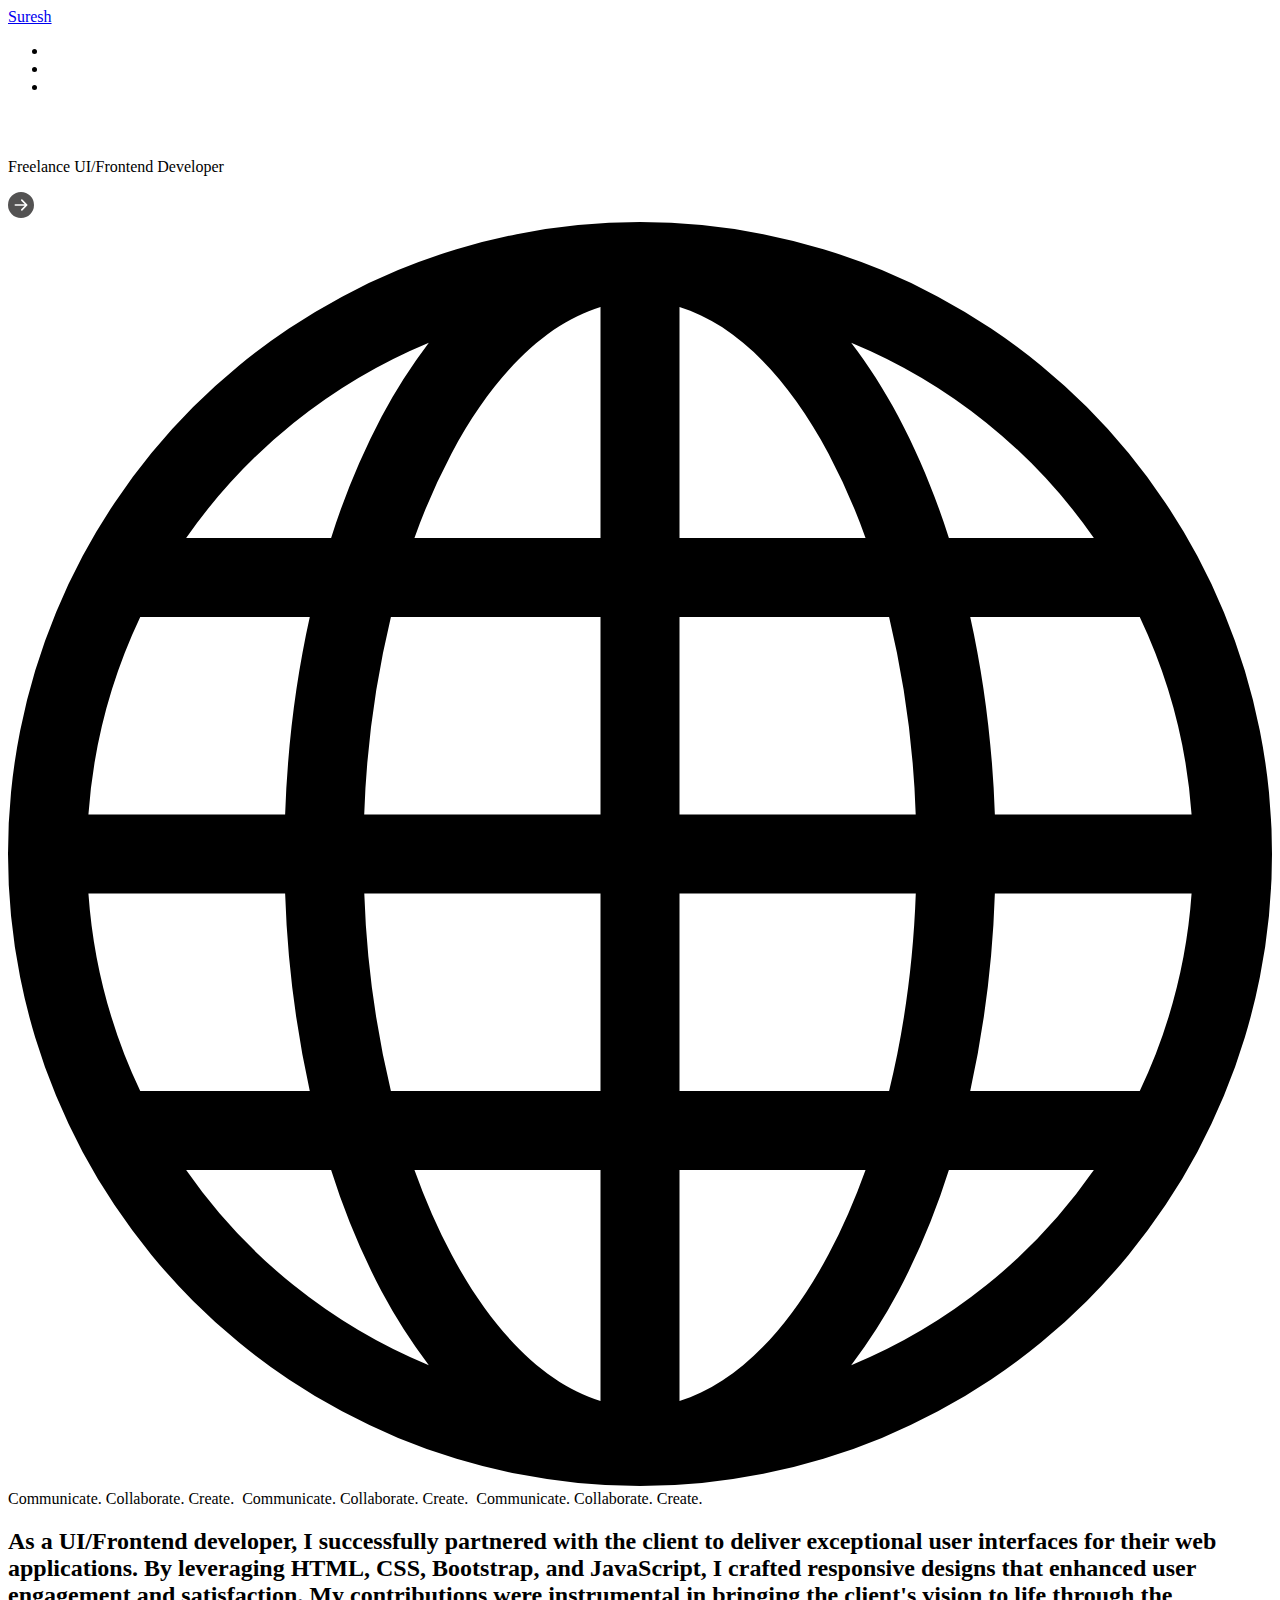
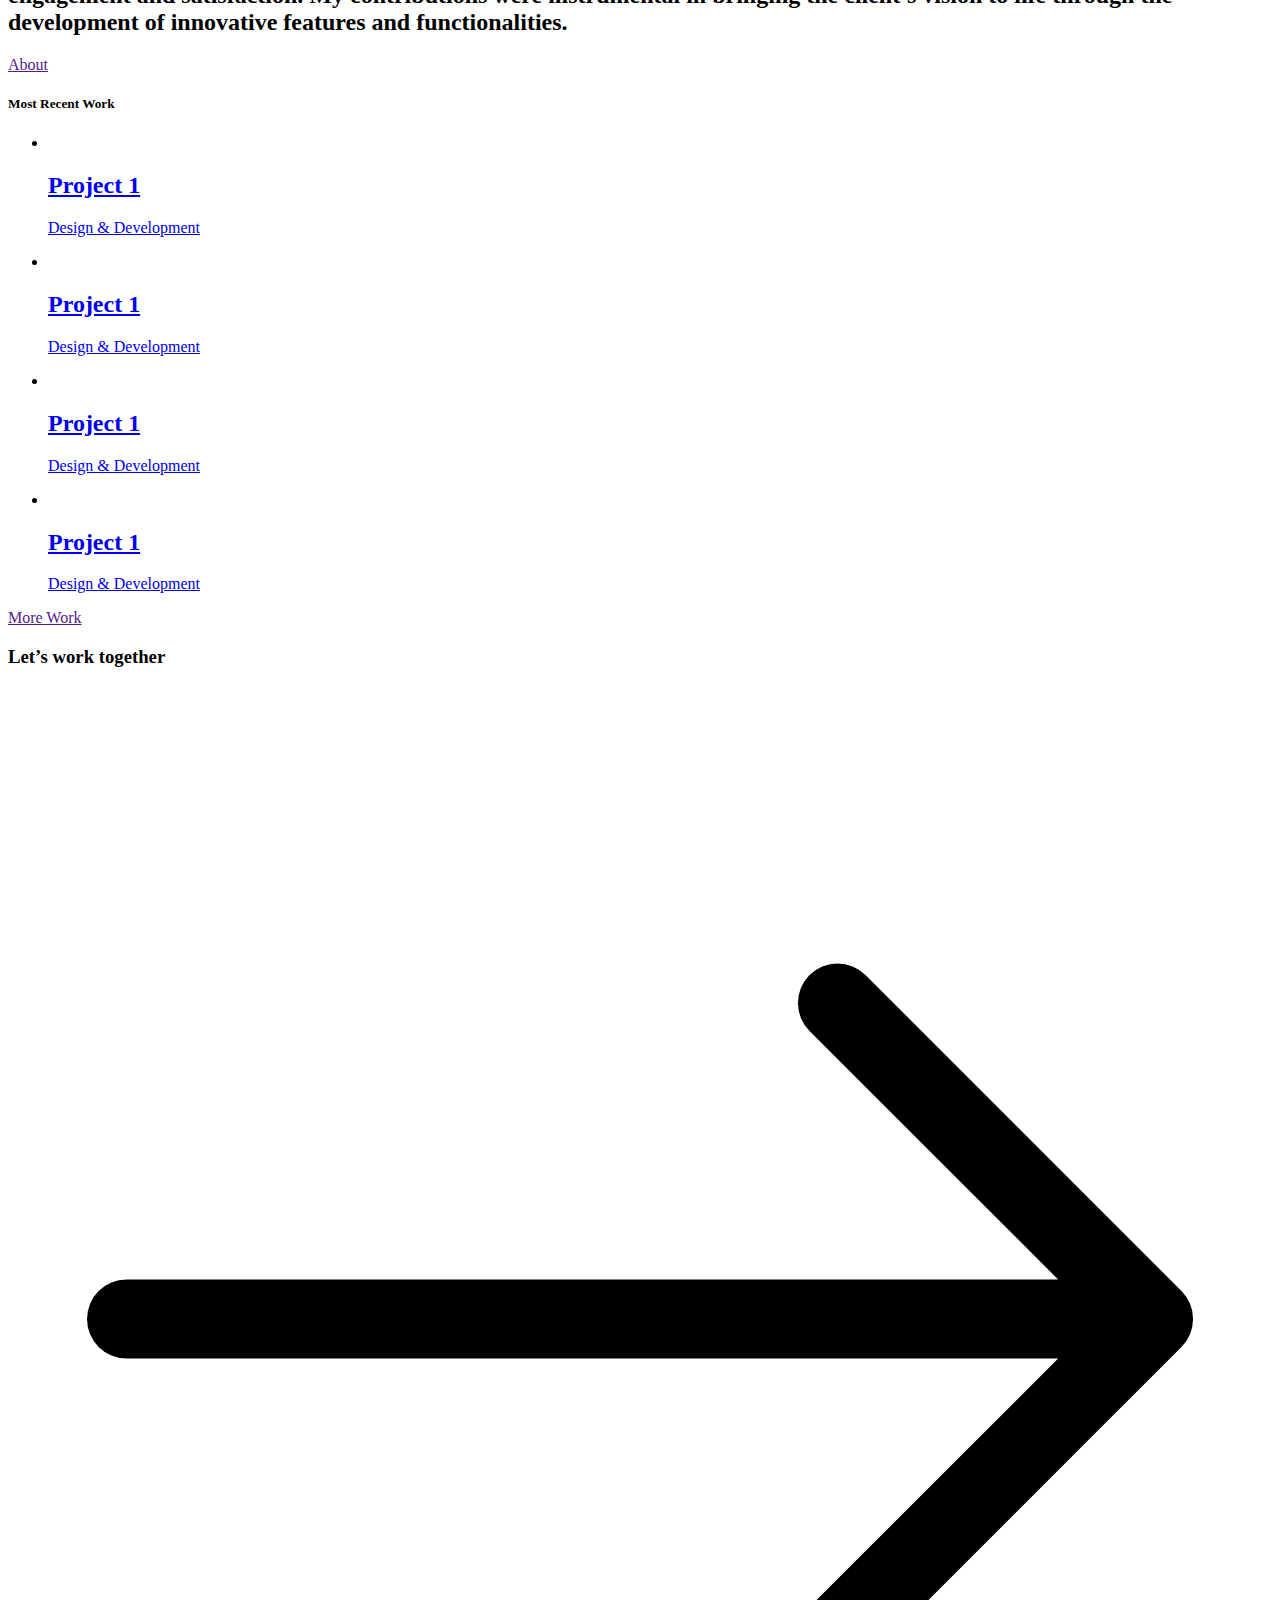
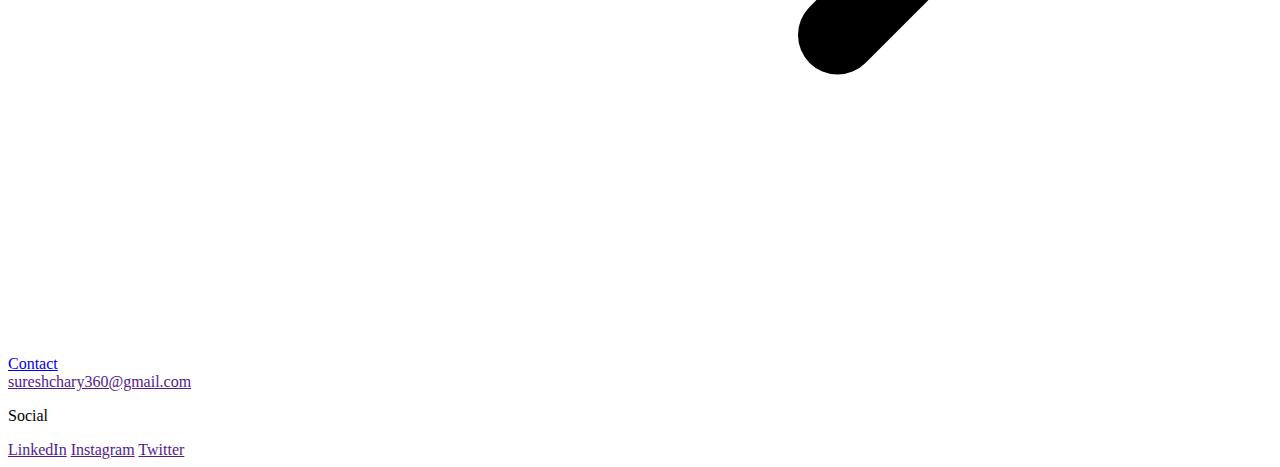
==== index.html @ dfd93389 "dummy-content" ====
<!DOCTYPE html>
<html lang="en">

<head>
    <meta charset="UTF-8">
    <meta name="viewport" content="width=device-width, initial-scale=1.0">
    <title>Suresh</title>
    <link rel="stylesheet"  href="./assets/global.css" >
    <link rel="stylesheet"  href="./assets/responsive.css"  >
    <link rel="stylesheet"  href="./assets/nav.css"  >
    <link rel="stylesheet"  href="./assets/style.css"  >
    <link href="https://fonts.googleapis.com/css2?family=Roboto:ital,wght@0,100;0,300;0,400;0,500;0,700;0,900;1,100;1,300;1,400;1,500;1,700;1,900&display=swap" rel="stylesheet">

    <style>
         .nav-links a {
            color: #FFF;
        }

        
    </style>
</head>

<body>

    <main>
        <header>
            <nav class="navbar">
                <div class="logo-container" style="position: relative;">
                    <a href="/index.html" class="logo borderYtoX">Suresh</a>
                </div>
                <!-- <ul id="navLinkSidebar" class="nav-links nav-links-sty  ">
                    <li class="borderYtoX"><a class="" href="#">About</a></li>
                    <li class="borderYtoX"><a class="" href="#">Work</a></li>
                    <li class="borderYtoX"><a class="" href="#">Contact</a></li>
                </ul> -->
                <ul id="navLinkSidebar" class="nav-links nav-links-sty  ">
                    <li class=""><a class="hover-this" href="/work.html">Work</a></li>
                    <li class=""><a class="hover-this" href="/about.html">About</a></li>

                    <li class=""><a class="hover-this" href="/contact.html">Contact</a></li>
                </ul>
                <div class="hamburger menu-container">
                    <div class="line"></div>
                    <div class="line"></div>
                    <div class="line"></div>
                </div>

                <div id="menu-nav" class="menu-nav-class">
                    <div class="menu-line"></div>
                    <div class="menu-line"></div>
                    <div class="menu-line"></div>
                </div>
            </nav>
        </header>


        <section id="section2" class="home-banner-section ">
            <div class=" system-width pb-100">


                <div class="svg-main-container  ">
                    <span class="svg-container first-svg">
                        <svg xmlns="http://www.w3.org/2000/svg" width="26" height="26" fill="#fff"
                            class="bi bi-arrow-right-circle" viewBox="0 0 16 16">
                            <path fill-rule="evenodd"
                                d="M1 8a7 7 0 1 0 14 0A7 7 0 0 0 1 8m15 0A8 8 0 1 1 0 8a8 8 0 0 1 16 0M4.5 7.5a.5.5 0 0 0 0 1h5.793l-2.147 2.146a.5.5 0 0 0 .708.708l3-3a.5.5 0 0 0 0-.708l-3-3a.5.5 0 1 0-.708.708L10.293 7.5z" />
                        </svg>
                    </span>

                    <p class="hover-paragraph">
                        <span class="mb-25 mb-s-10">Freelance</span>
                        <span> UI/Frontend Developer</span>
                    </p>

                    <span class="svg-container second-svg">
                        <svg xmlns="http://www.w3.org/2000/svg" width="26" height="26" fill="#535252"
                            class="bi bi-arrow-right-circle-fill" viewBox="0 0 16 16">
                            <path
                                d="M8 0a8 8 0 1 1 0 16A8 8 0 0 1 8 0M4.5 7.5a.5.5 0 0 0 0 1h5.793l-2.147 2.146a.5.5 0 0 0 .708.708l3-3a.5.5 0 0 0 0-.708l-3-3a.5.5 0 1 0-.708.708L10.293 7.5z" />
                        </svg>
                    </span>
                </div>


                <div class="glob-container">
                    <div class="rotating-element">
                        <!-- width="16" height="16" fill="currentColor" -->
                        <svg xmlns="http://www.w3.org/2000/svg" class="bi bi-globe" viewBox="0 0 16 16">
                            <path
                                d="M0 8a8 8 0 1 1 16 0A8 8 0 0 1 0 8m7.5-6.923c-.67.204-1.335.82-1.887 1.855A8 8 0 0 0 5.145 4H7.5zM4.09 4a9.3 9.3 0 0 1 .64-1.539 7 7 0 0 1 .597-.933A7.03 7.03 0 0 0 2.255 4zm-.582 3.5c.03-.877.138-1.718.312-2.5H1.674a7 7 0 0 0-.656 2.5zM4.847 5a12.5 12.5 0 0 0-.338 2.5H7.5V5zM8.5 5v2.5h2.99a12.5 12.5 0 0 0-.337-2.5zM4.51 8.5a12.5 12.5 0 0 0 .337 2.5H7.5V8.5zm3.99 0V11h2.653c.187-.765.306-1.608.338-2.5zM5.145 12q.208.58.468 1.068c.552 1.035 1.218 1.65 1.887 1.855V12zm.182 2.472a7 7 0 0 1-.597-.933A9.3 9.3 0 0 1 4.09 12H2.255a7 7 0 0 0 3.072 2.472M3.82 11a13.7 13.7 0 0 1-.312-2.5h-2.49c.062.89.291 1.733.656 2.5zm6.853 3.472A7 7 0 0 0 13.745 12H11.91a9.3 9.3 0 0 1-.64 1.539 7 7 0 0 1-.597.933M8.5 12v2.923c.67-.204 1.335-.82 1.887-1.855q.26-.487.468-1.068zm3.68-1h2.146c.365-.767.594-1.61.656-2.5h-2.49a13.7 13.7 0 0 1-.312 2.5m2.802-3.5a7 7 0 0 0-.656-2.5H12.18c.174.782.282 1.623.312 2.5zM11.27 2.461c.247.464.462.98.64 1.539h1.835a7 7 0 0 0-3.072-2.472c.218.284.418.598.597.933M10.855 4a8 8 0 0 0-.468-1.068C9.835 1.897 9.17 1.282 8.5 1.077V4z" />
                        </svg>
                    </div>
                </div>

                <!-- <div class="heading_container">
                    <h1 class="hover-this">Suresh </h1>
                </div> -->
                <!-- <div class="banner-card">
                    <div id="animated-text-strip" >
                        <span class="marquee hover-this">Communicate. Collaborate. Create.&nbsp;</span>
                        <span class="marquee hover-this">Communicate. Collaborate. Create.&nbsp;</span>
                        <span class="marquee hover-this">Communicate. Collaborate. Create.&nbsp;</span>
                    </div>
                </div> -->

                <div id="animated-text-strip">
                    <span class="marquee hover-this">Communicate. Collaborate. Create.&nbsp;</span>
                    <span class="marquee hover-this">Communicate. Collaborate. Create.&nbsp;</span>
                    <span class="marquee hover-this">Communicate. Collaborate. Create.&nbsp;</span>
                </div>
            </div>

        </section>


        <section id="section3" class="mtb-md-200-150 ptb-s-60">
            <div class="system-width">
                <h2 class="hover-this">As a UI/Frontend developer, I successfully partnered with the client to deliver
                    exceptional user
                    interfaces for their web applications. By leveraging HTML, CSS, Bootstrap, and JavaScript, I crafted
                    responsive designs that enhanced user engagement and satisfaction. My contributions were
                    instrumental in
                    bringing the client's vision to life through the development of innovative features and
                    functionalities.
                    <!-- 
                    Collaborated closely with the development team to create visually appealing and user-centric
                    interfaces
                    for web applications.Implemented responsive designs using HTML, CSS, Bootstrap, and JavaScript to
                    ensure
                    optimal user experience across various devices.Actively contributed to the development of new
                    features
                    and functionalities to align with project goals. -->
                </h2>

                <div class="text-center pt-50  mt-5 ">
                    <a href="" class="btn btn-work hover-this ">
                        About
                    </a>
                </div>
            </div>

        </section>



        <section class="">
            <div class="system-width">
                <!-- <h3>Projects</h3> -->

                <div class="">
                    <h5 class="work_heading">Most Recent Work</h5>

                    <!-- <ul role="list">
                        <li class="list_item_main">
                            <a class="member-link" href="#" target="_top">
                                <h2 class="member-name">Pai </h2>
                                <p class="member-role">Design & Development</p>


                                <div class="hover_main_container">
                                    <img class="hover-img hover-this" src="/assets/images/em-gluten-img.png" alt="">
                                </div>
                            </a>
                        </li>

                        <li class="list_item_main">
                            <a class="member-link" href="#" target="_top">
                                <h2 class="member-name">Pai </h2>
                                <p class="member-role">Design & Development</p>
                                <div class="hover_main_container">
                                    <img class="hover-img hover-this" src="/assets/images/seafood.png" alt="">
                                </div>
                            </a>
                        </li>

                        <li class="list_item_main">
                            <a class="member-link" href="#" target="_top">
                                <h2 class="member-name">Pai </h2>
                                <p class="member-role">Design & Development</p>
                                <div class="hover_main_container">
                                    <img class="hover-img hover-this" src="/assets/images/seafood.png" alt="">
                                </div>
                            </a>
                        </li>

                        <li class="list_item_main">
                            <a class="member-link" href="#" target="_top">
                                <h2 class="member-name">Pai </h2>
                                <p class="member-role">Design & Development</p>

                                <div class="hover_main_container">
                                    <img class="hover-img hover-this" src="/assets/images/seafood.png" alt="">
                                </div>

                            </a>
                        </li>
                    </ul> -->

                    <ul role="list">
                        <li class="list_item_main">
                            <a class="member-link" href="#">
                                <div class="project-card">
                                    <div class="hover_main_container">
                                        <img class="hover-img hover-this" src="/assets/images/em-gluten-img.png" alt="">
                                    </div>
                                    <div class="project-content">
                                        <div class="project-details">
                                            <h2 class="member-name">Project 1 </h2>
                                            <p class="member-role">Design & Development</p>
                                        </div>
                                    </div>
                                </div>
                            </a>
                        </li>
                        <li class="list_item_main">
                            <a class="member-link" href="#">
                                <div class="project-card">
                                    <div class="hover_main_container">
                                        <img class="hover-img hover-this" src="/assets/images/em-gluten-img.png" alt="">
                                    </div>
                                    <div class="project-content">
                                        <div class="project-details">
                                            <h2 class="member-name">Project 1 </h2>
                                            <p class="member-role">Design & Development</p>
                                        </div>
                                    </div>
                                </div>
                            </a>
                        </li>
                        <li class="list_item_main">
                            <a class="member-link" href="#">
                                <div class="project-card">
                                    <div class="hover_main_container">
                                        <img class="hover-img hover-this" src="/assets/images/em-gluten-img.png" alt="">
                                    </div>
                                    <div class="project-content">
                                        <div class="project-details">
                                            <h2 class="member-name">Project 1 </h2>
                                            <p class="member-role">Design & Development</p>
                                        </div>
                                    </div>
                                </div>
                            </a>
                        </li>
                        <li class="list_item_main">
                            <a class="member-link" href="#">
                                <div class="project-card">
                                    <div class="hover_main_container">
                                        <img class="hover-img hover-this" src="/assets/images/em-gluten-img.png" alt="">
                                    </div>
                                    <div class="project-content">
                                        <div class="project-details">
                                            <h2 class="member-name">Project 1 </h2>
                                            <p class="member-role">Design & Development</p>
                                        </div>
                                    </div>
                                </div>
                            </a>
                        </li>
                    </ul>
                    <div class="text-center ptb-100 mt-5 mb-5">
                        <a href="" class="btn btn-work hover-this ">
                            More Work
                        </a>
                    </div>
                </div>
            </div>
        </section>


        <section>
            <div></div>
        </section>


        <footer>
            <div class="footer-container ">
                <div class="system-width">
                    <div class="work-together-cont">
                        <h3>Let’s work together</h3>

                        <div class="footer-arrow">
                            <svg xmlns="http://www.w3.org/2000/svg" fill="currentColor" class="bi bi-arrow-right"
                                viewBox="0 0 16 16">
                                <path fill-rule="evenodd"
                                    d="M1 8a.5.5 0 0 1 .5-.5h11.793l-3.147-3.146a.5.5 0 0 1 .708-.708l4 4a.5.5 0 0 1 0 .708l-4 4a.5.5 0 0 1-.708-.708L13.293 8.5H1.5A.5.5 0 0 1 1 8" />
                            </svg>
                        </div>
                    </div>

                    <div class="ptb-100 mt-50 get_touch">
                        <div class="get-in-touch hover-this">
                            <a href="#" class="hover-this">Contact</a>
                        </div>
                        <div class="border-solid mt-5"></div>

                    </div>

                    <div class="">
                        <a href="" class="btn btn-mail hover-this">sureshchary360@gmail.com</a>
                    </div>

                    <div class="pt-50 footer-social">

                        <div class="social-item">
                            <p class="text-right">Social</p>
                            <div class="social-each-item">
                                <a href="" class=""> LinkedIn</a>
                                <a href="" class=""> Instagram</a>
                                <a href="" class=""> Twitter</a>
                                <!-- <a href="" class=""> Github</a> -->
                            </div>

                        </div>
                    </div>

                </div>
            </div>
        </footer>

        <!-- <div class="cursor"></div> -->

    </main>

    <div class="cursor"></div>


    <script src="/assets/style.js"></script>
</body>

</html>
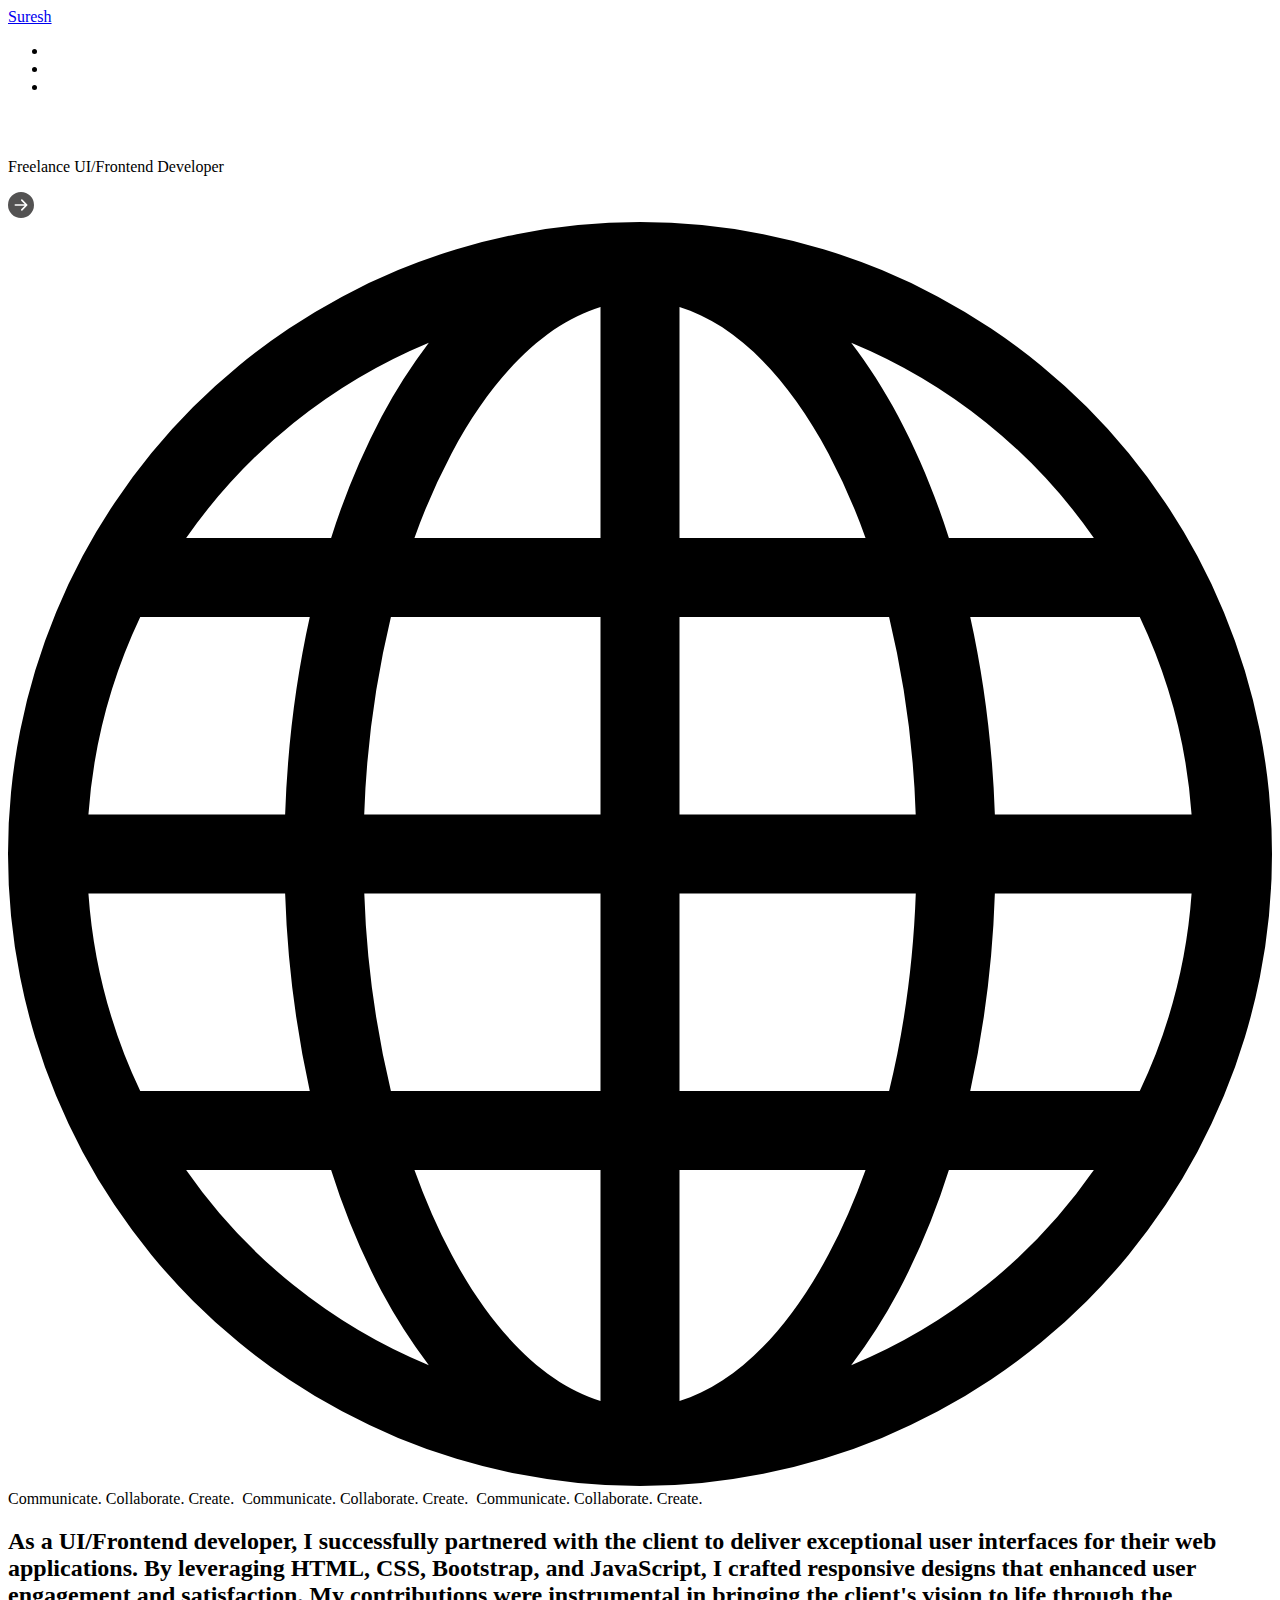
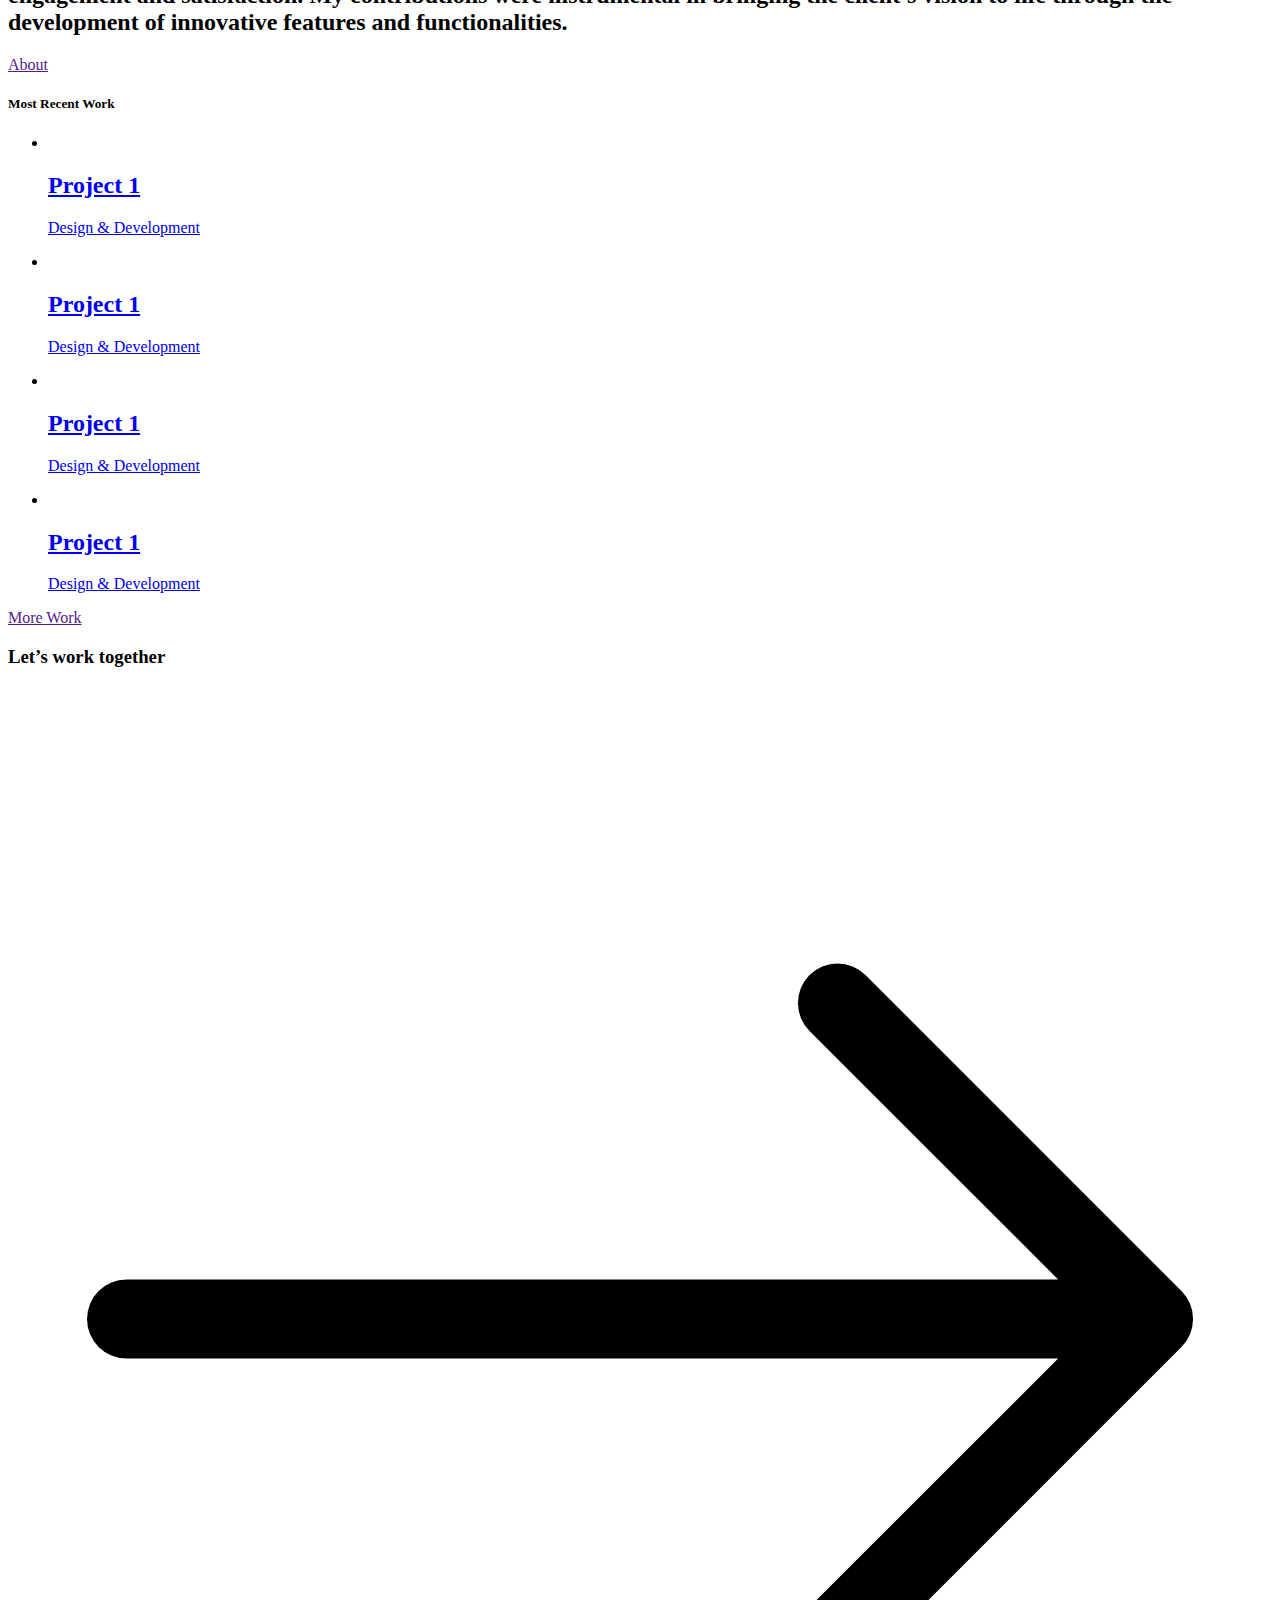
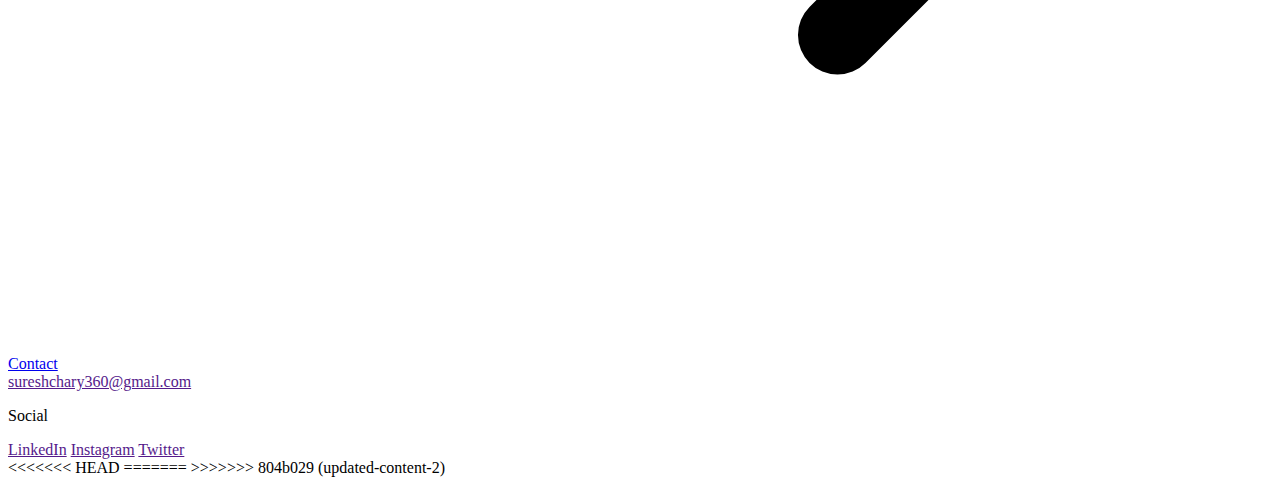
==== commit 9f9d0067: "updated-content-2" ====
--- a/index.html
+++ b/index.html
@@ -158,7 +158,7 @@
 
 
                                 <div class="hover_main_container">
-                                    <img class="hover-img hover-this" src="/assets/images/em-gluten-img.png" alt="">
+                                    <img class="hover-img hover-this" src="./assets/images/em-gluten-img.png" alt="">
                                 </div>
                             </a>
                         </li>
@@ -168,7 +168,7 @@
                                 <h2 class="member-name">Pai </h2>
                                 <p class="member-role">Design & Development</p>
                                 <div class="hover_main_container">
-                                    <img class="hover-img hover-this" src="/assets/images/seafood.png" alt="">
+                                    <img class="hover-img hover-this" src="./assets/images/seafood.png" alt="">
                                 </div>
                             </a>
                         </li>
@@ -178,7 +178,7 @@
                                 <h2 class="member-name">Pai </h2>
                                 <p class="member-role">Design & Development</p>
                                 <div class="hover_main_container">
-                                    <img class="hover-img hover-this" src="/assets/images/seafood.png" alt="">
+                                    <img class="hover-img hover-this" src="./assets/images/seafood.png" alt="">
                                 </div>
                             </a>
                         </li>
@@ -189,7 +189,7 @@
                                 <p class="member-role">Design & Development</p>
 
                                 <div class="hover_main_container">
-                                    <img class="hover-img hover-this" src="/assets/images/seafood.png" alt="">
+                                    <img class="hover-img hover-this" src="./assets/images/seafood.png" alt="">
                                 </div>
 
                             </a>
@@ -201,7 +201,7 @@
                             <a class="member-link" href="#">
                                 <div class="project-card">
                                     <div class="hover_main_container">
-                                        <img class="hover-img hover-this" src="/assets/images/em-gluten-img.png" alt="">
+                                        <img class="hover-img hover-this" src="./assets/images/em-gluten-img.png" alt="">
                                     </div>
                                     <div class="project-content">
                                         <div class="project-details">
@@ -216,7 +216,7 @@
                             <a class="member-link" href="#">
                                 <div class="project-card">
                                     <div class="hover_main_container">
-                                        <img class="hover-img hover-this" src="/assets/images/em-gluten-img.png" alt="">
+                                        <img class="hover-img hover-this" src="./assets/images/em-gluten-img.png" alt="">
                                     </div>
                                     <div class="project-content">
                                         <div class="project-details">
@@ -231,7 +231,7 @@
                             <a class="member-link" href="#">
                                 <div class="project-card">
                                     <div class="hover_main_container">
-                                        <img class="hover-img hover-this" src="/assets/images/em-gluten-img.png" alt="">
+                                        <img class="hover-img hover-this" src="./assets/images/em-gluten-img.png" alt="">
                                     </div>
                                     <div class="project-content">
                                         <div class="project-details">
@@ -246,7 +246,7 @@
                             <a class="member-link" href="#">
                                 <div class="project-card">
                                     <div class="hover_main_container">
-                                        <img class="hover-img hover-this" src="/assets/images/em-gluten-img.png" alt="">
+                                        <img class="hover-img hover-this" src="./assets/images/em-gluten-img.png" alt="">
                                     </div>
                                     <div class="project-content">
                                         <div class="project-details">
@@ -325,7 +325,11 @@
     <div class="cursor"></div>
 
 
-    <script src="/assets/style.js"></script>
+<<<<<<< HEAD
+    <script src="./assets/style.js" type="text/javascript"></script>
+=======
+    <script src="./assets/style.js" type="text/JavaScript"></script>
+>>>>>>> 804b029 (updated-content-2)
 </body>
 
-</html>+</html>
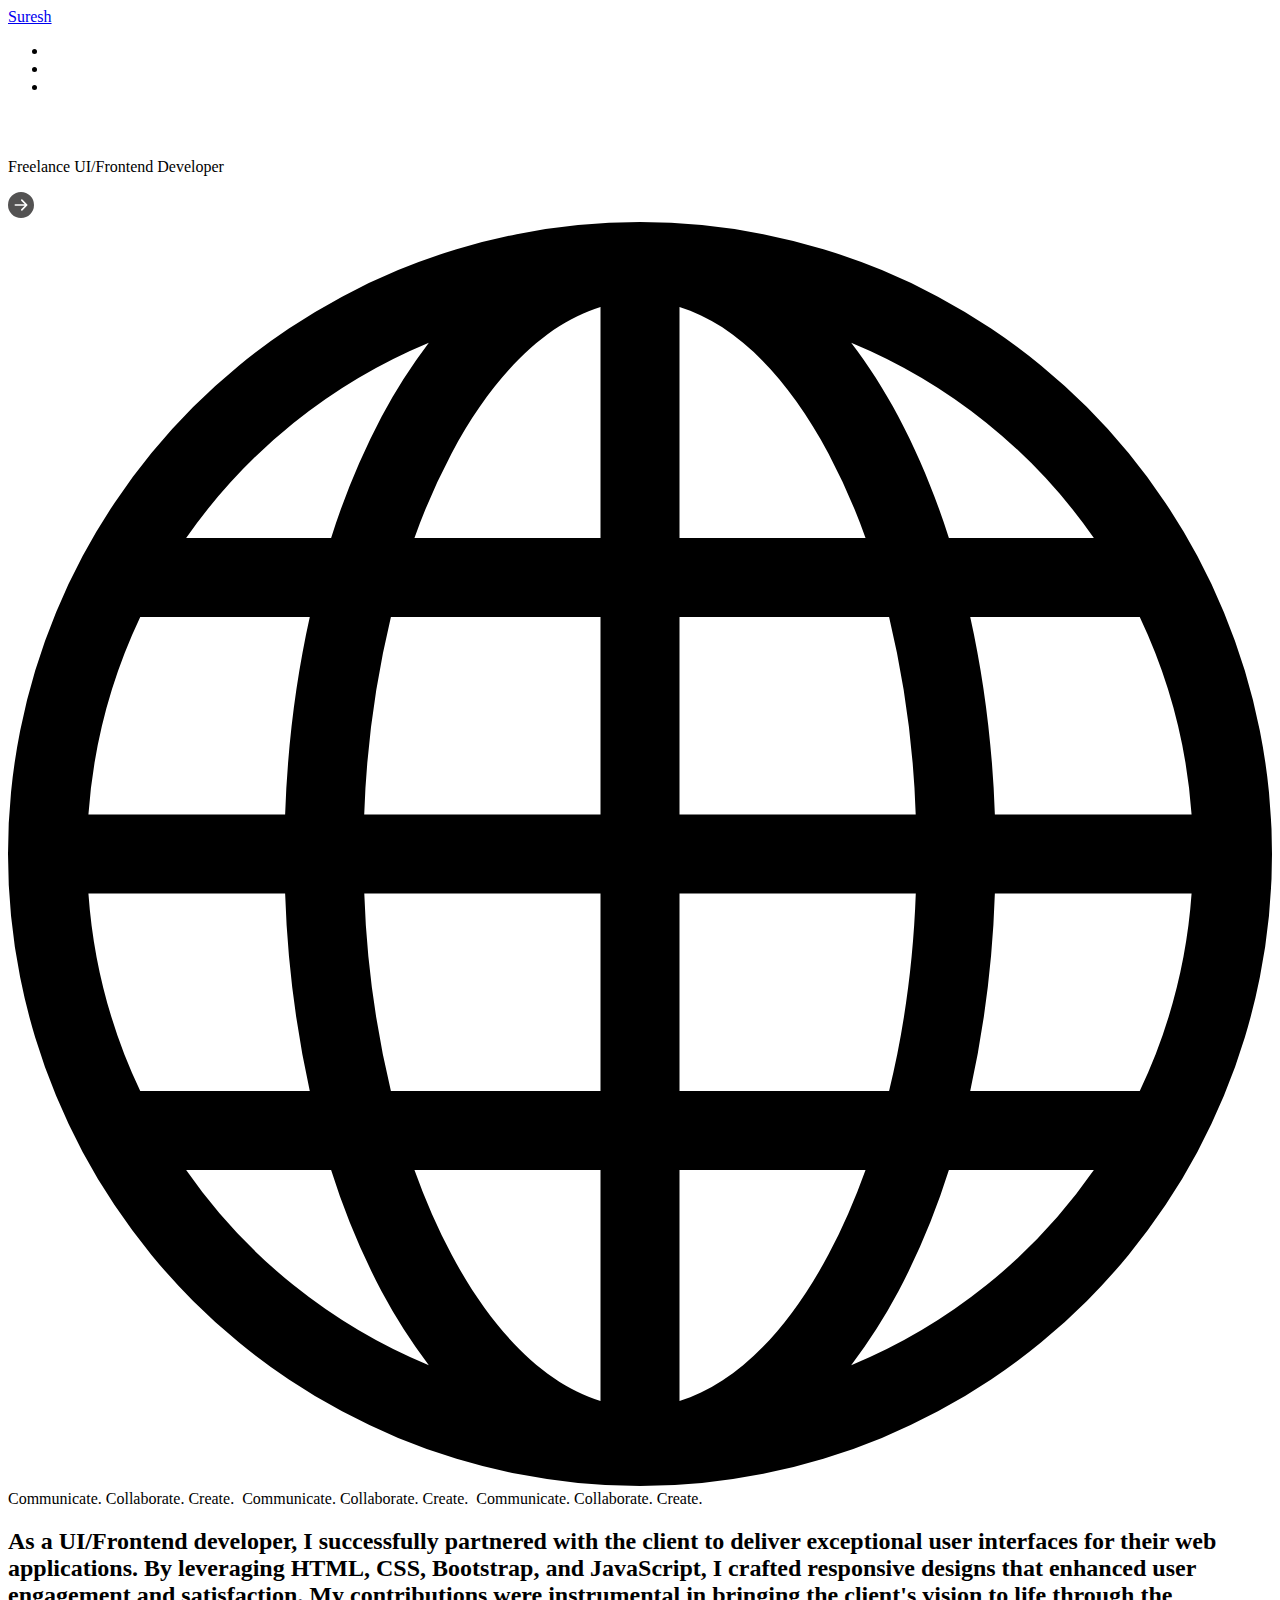
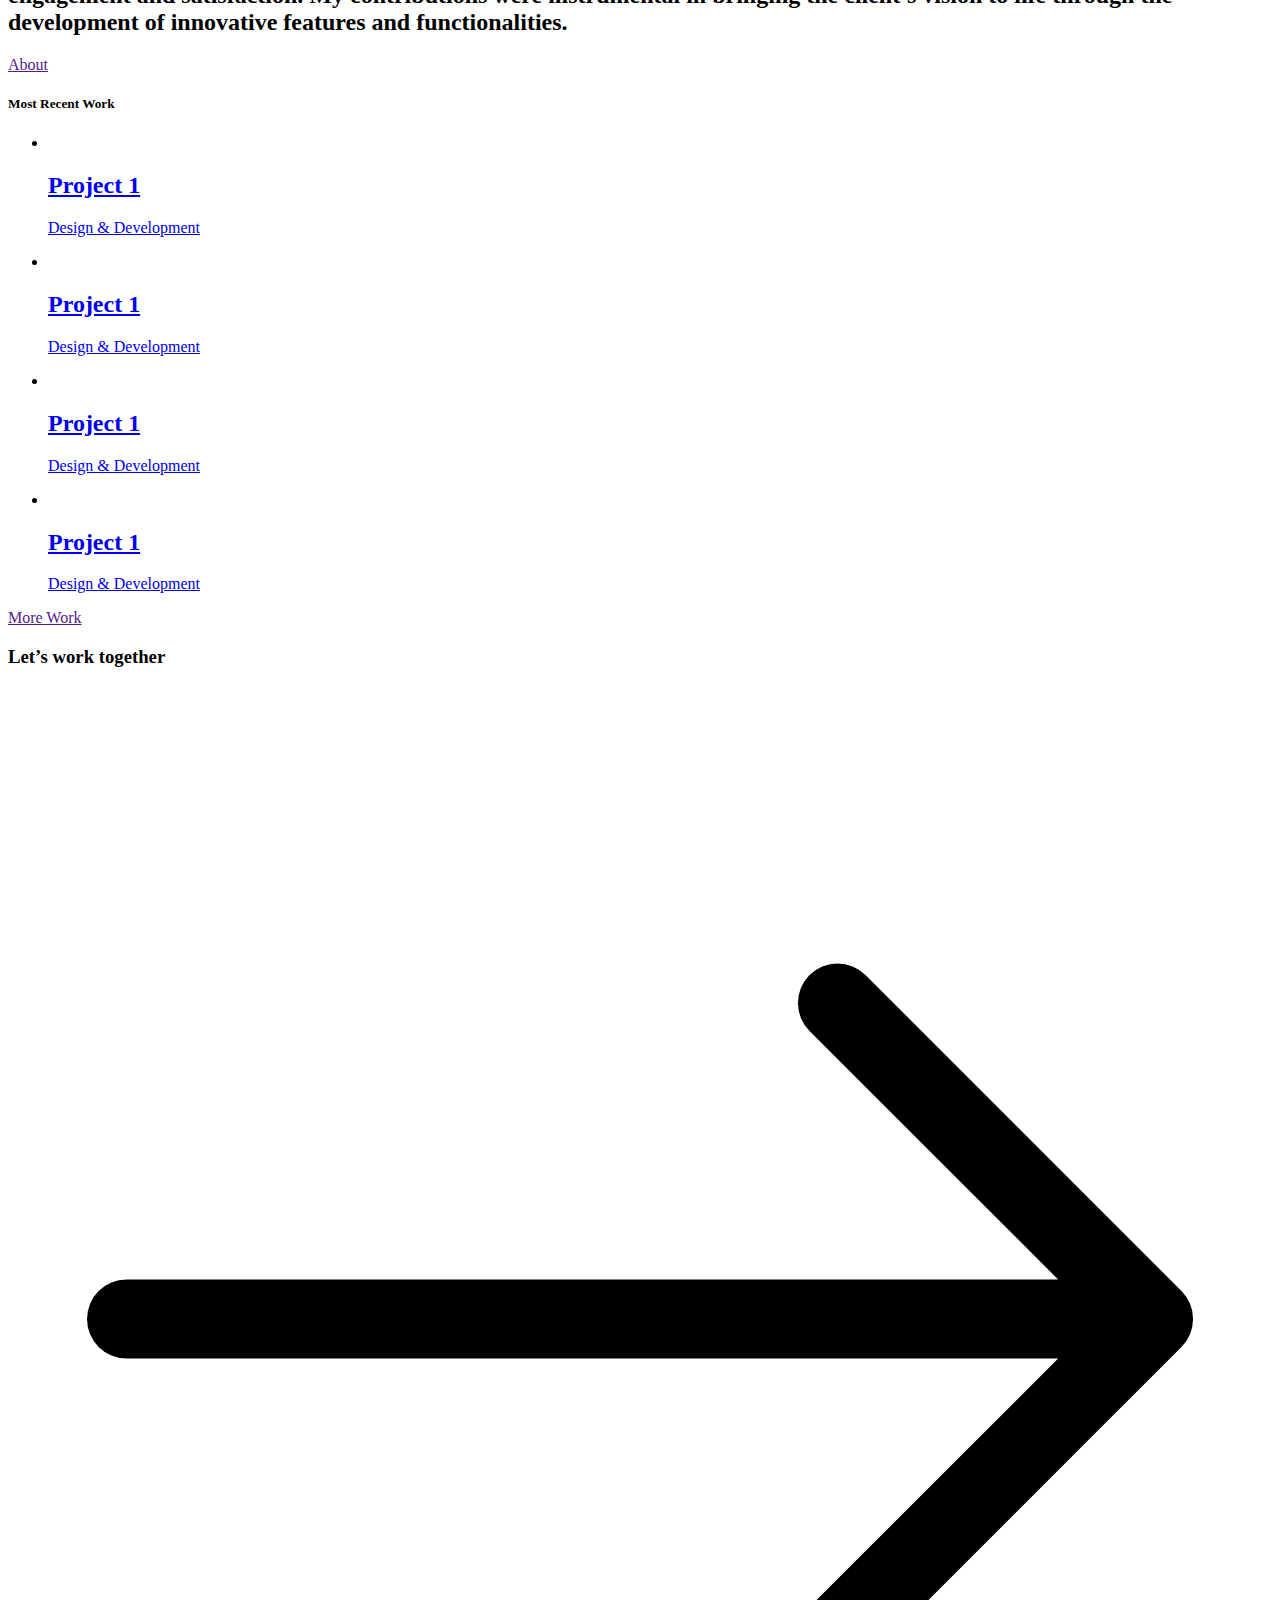
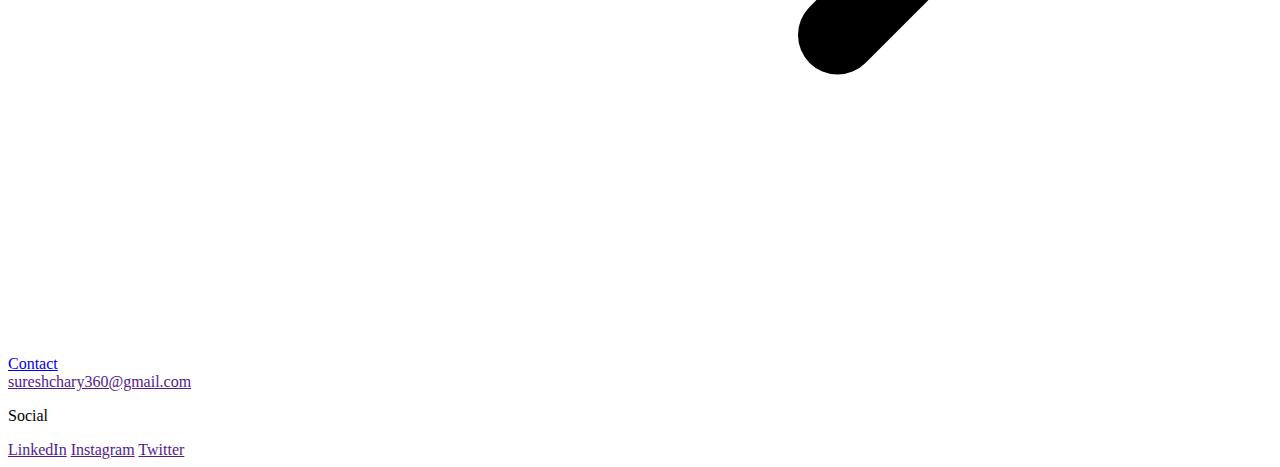
==== commit 3858637e: "Update index.html" ====
--- a/index.html
+++ b/index.html
@@ -26,7 +26,7 @@
         <header>
             <nav class="navbar">
                 <div class="logo-container" style="position: relative;">
-                    <a href="/index.html" class="logo borderYtoX">Suresh</a>
+                    <a href="./index.html" class="logo borderYtoX">Suresh</a>
                 </div>
                 <!-- <ul id="navLinkSidebar" class="nav-links nav-links-sty  ">
                     <li class="borderYtoX"><a class="" href="#">About</a></li>
@@ -34,10 +34,10 @@
                     <li class="borderYtoX"><a class="" href="#">Contact</a></li>
                 </ul> -->
                 <ul id="navLinkSidebar" class="nav-links nav-links-sty  ">
-                    <li class=""><a class="hover-this" href="/work.html">Work</a></li>
-                    <li class=""><a class="hover-this" href="/about.html">About</a></li>
-
-                    <li class=""><a class="hover-this" href="/contact.html">Contact</a></li>
+                    <li class=""><a class="hover-this" href="./work.html">Work</a></li>
+                    <li class=""><a class="hover-this" href="./about.html">About</a></li>
+
+                    <li class=""><a class="hover-this" href="./contact.html">Contact</a></li>
                 </ul>
                 <div class="hamburger menu-container">
                     <div class="line"></div>
@@ -325,11 +325,9 @@
     <div class="cursor"></div>
 
 
-<<<<<<< HEAD
     <script src="./assets/style.js" type="text/javascript"></script>
-=======
+
     <script src="./assets/style.js" type="text/JavaScript"></script>
->>>>>>> 804b029 (updated-content-2)
 </body>
 
 </html>
